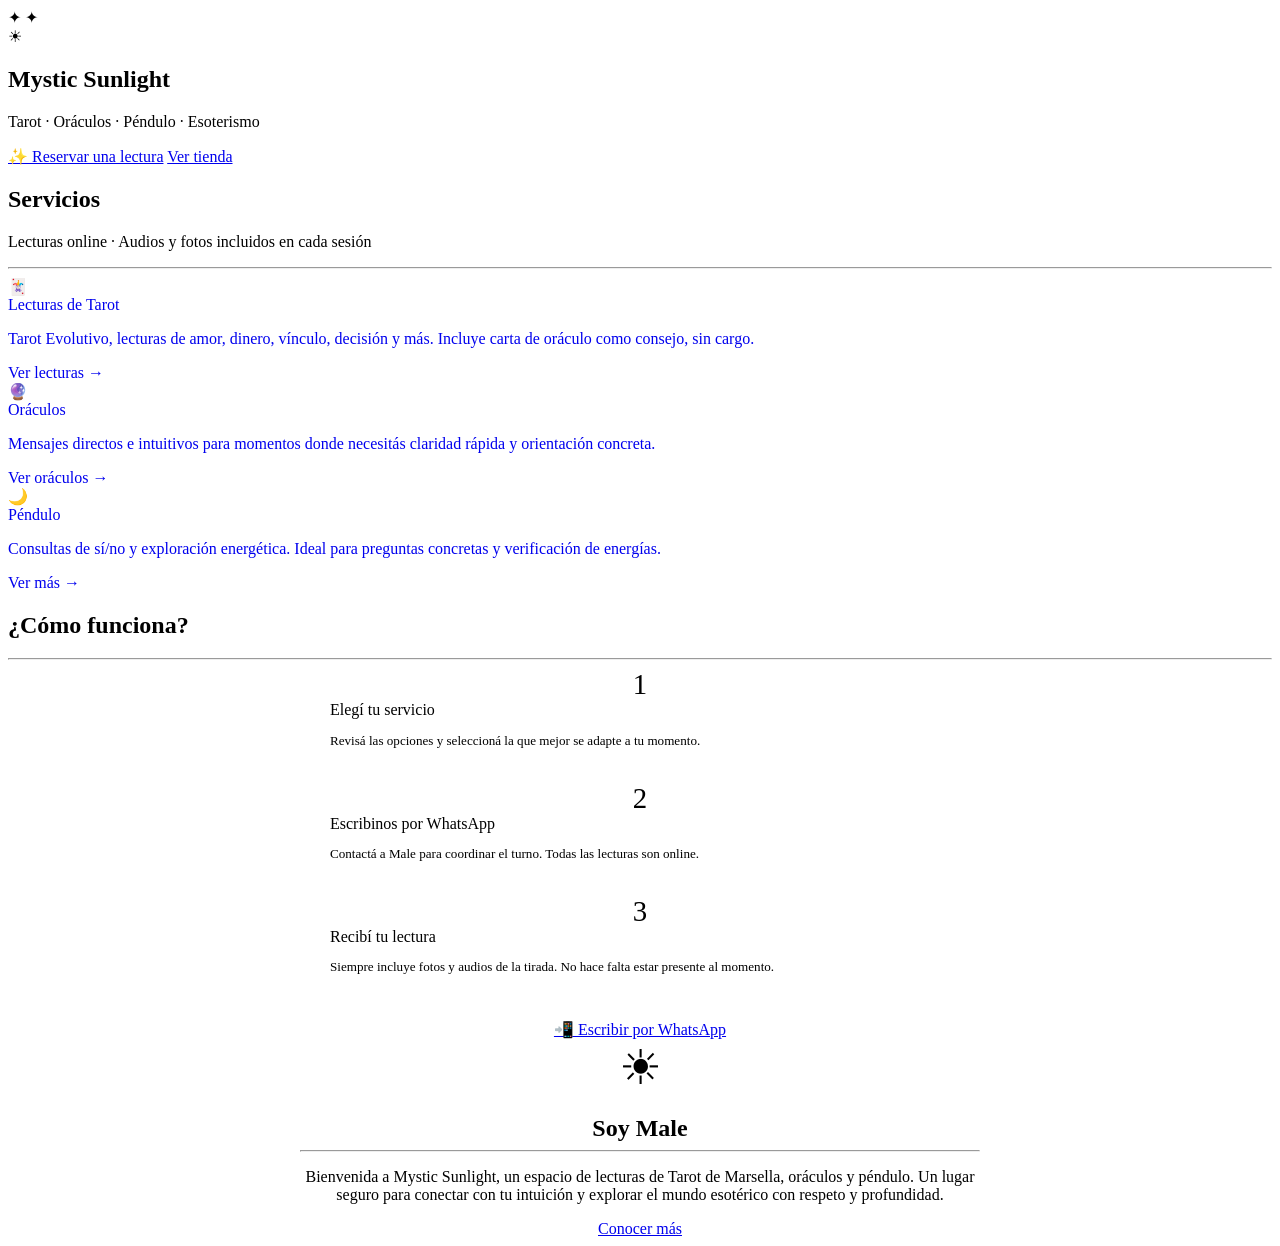
==== index.html @ d72c831a "Create index.html" ====
<!DOCTYPE html>
<html lang="es">
<head>
  <meta charset="UTF-8" />
  <meta name="viewport" content="width=device-width, initial-scale=1.0" />
  <title>Mystic Sunlight · Tarot & Esoterismo</title>
  <meta name="description" content="Lecturas de Tarot, Oráculos y Péndulo online. Conectá con tu intuición con Mystic Sunlight." />
  <link rel="stylesheet" href="css/styles.css" />
</head>
<body data-page="inicio">

  <section class="hero">
    <span class="corner-sun tl">✦</span>
    <span class="corner-sun tr">✦</span>
    <div class="hero-sun">☀</div>
    <h1 class="hero-title">Mystic Sunlight</h1>
    <p class="hero-tagline">Tarot · Oráculos · Péndulo · Esoterismo</p>
    <div class="hero-ctas">
      <a href="servicios/lecturas.html" class="btn btn-primary">✨ Reservar una lectura</a>
      <a href="tienda.html" class="btn btn-secondary">Ver tienda</a>
    </div>
  </section>

  <section class="section">
    <h2 class="section-title">Servicios</h2>
    <p class="section-subtitle">Lecturas online · Audios y fotos incluidos en cada sesión</p>
    <hr class="gold-divider" />
    <div class="cards-grid">

      <a href="servicios/lecturas.html" class="card" style="text-decoration:none">
        <div class="card-icon">🃏</div>
        <div class="card-title">Lecturas de Tarot</div>
        <p class="card-desc">Tarot Evolutivo, lecturas de amor, dinero, vínculo, decisión y más. Incluye carta de oráculo como consejo, sin cargo.</p>
        <span class="btn btn-primary" style="align-self:flex-start;margin-top:auto">Ver lecturas →</span>
      </a>

      <a href="servicios/oraculos.html" class="card" style="text-decoration:none">
        <div class="card-icon">🔮</div>
        <div class="card-title">Oráculos</div>
        <p class="card-desc">Mensajes directos e intuitivos para momentos donde necesitás claridad rápida y orientación concreta.</p>
        <span class="btn btn-primary" style="align-self:flex-start;margin-top:auto">Ver oráculos →</span>
      </a>

      <a href="servicios/pendulo.html" class="card" style="text-decoration:none">
        <div class="card-icon">🌙</div>
        <div class="card-title">Péndulo</div>
        <p class="card-desc">Consultas de sí/no y exploración energética. Ideal para preguntas concretas y verificación de energías.</p>
        <span class="btn btn-primary" style="align-self:flex-start;margin-top:auto">Ver más →</span>
      </a>

    </div>
  </section>

  <section class="section" style="padding-top:0">
    <h2 class="section-title">¿Cómo funciona?</h2>
    <hr class="gold-divider" />
    <div style="max-width:620px;margin:0 auto;display:flex;flex-direction:column;gap:1.25rem">
      <div class="card" style="flex-direction:row;align-items:center;gap:1rem">
        <div style="font-size:1.8rem;min-width:2.5rem;text-align:center;color:var(--gold)">1</div>
        <div>
          <div class="card-title">Elegí tu servicio</div>
          <p class="card-desc" style="font-size:0.82rem">Revisá las opciones y seleccioná la que mejor se adapte a tu momento.</p>
        </div>
      </div>
      <div class="card" style="flex-direction:row;align-items:center;gap:1rem">
        <div style="font-size:1.8rem;min-width:2.5rem;text-align:center;color:var(--gold)">2</div>
        <div>
          <div class="card-title">Escribinos por WhatsApp</div>
          <p class="card-desc" style="font-size:0.82rem">Contactá a Male para coordinar el turno. Todas las lecturas son online.</p>
        </div>
      </div>
      <div class="card" style="flex-direction:row;align-items:center;gap:1rem">
        <div style="font-size:1.8rem;min-width:2.5rem;text-align:center;color:var(--gold)">3</div>
        <div>
          <div class="card-title">Recibí tu lectura</div>
          <p class="card-desc" style="font-size:0.82rem">Siempre incluye fotos y audios de la tirada. No hace falta estar presente al momento.</p>
        </div>
      </div>
    </div>
    <div style="text-align:center;margin-top:2rem">
      <a href="https://wa.me/549XXXXXXXXXX" target="_blank" rel="noopener" class="btn btn-wa">📲 Escribir por WhatsApp</a>
    </div>
  </section>

  <section class="section" style="padding-top:0">
    <div class="card" style="max-width:680px;margin:0 auto;text-align:center;align-items:center">
      <div style="font-size:3rem;color:var(--gold)">☀</div>
      <h2 class="section-title" style="margin-bottom:0">Soy Male</h2>
      <hr class="gold-divider" />
      <p class="card-desc">Bienvenida a Mystic Sunlight, un espacio de lecturas de Tarot de Marsella, oráculos y péndulo. Un lugar seguro para conectar con tu intuición y explorar el mundo esotérico con respeto y profundidad.</p>
      <a href="sobre.html" class="btn btn-secondary" style="margin-top:0.5rem">Conocer más</a>
    </div>
  </section>

  <script src="js/nav.js"></script>
</body>
</html>
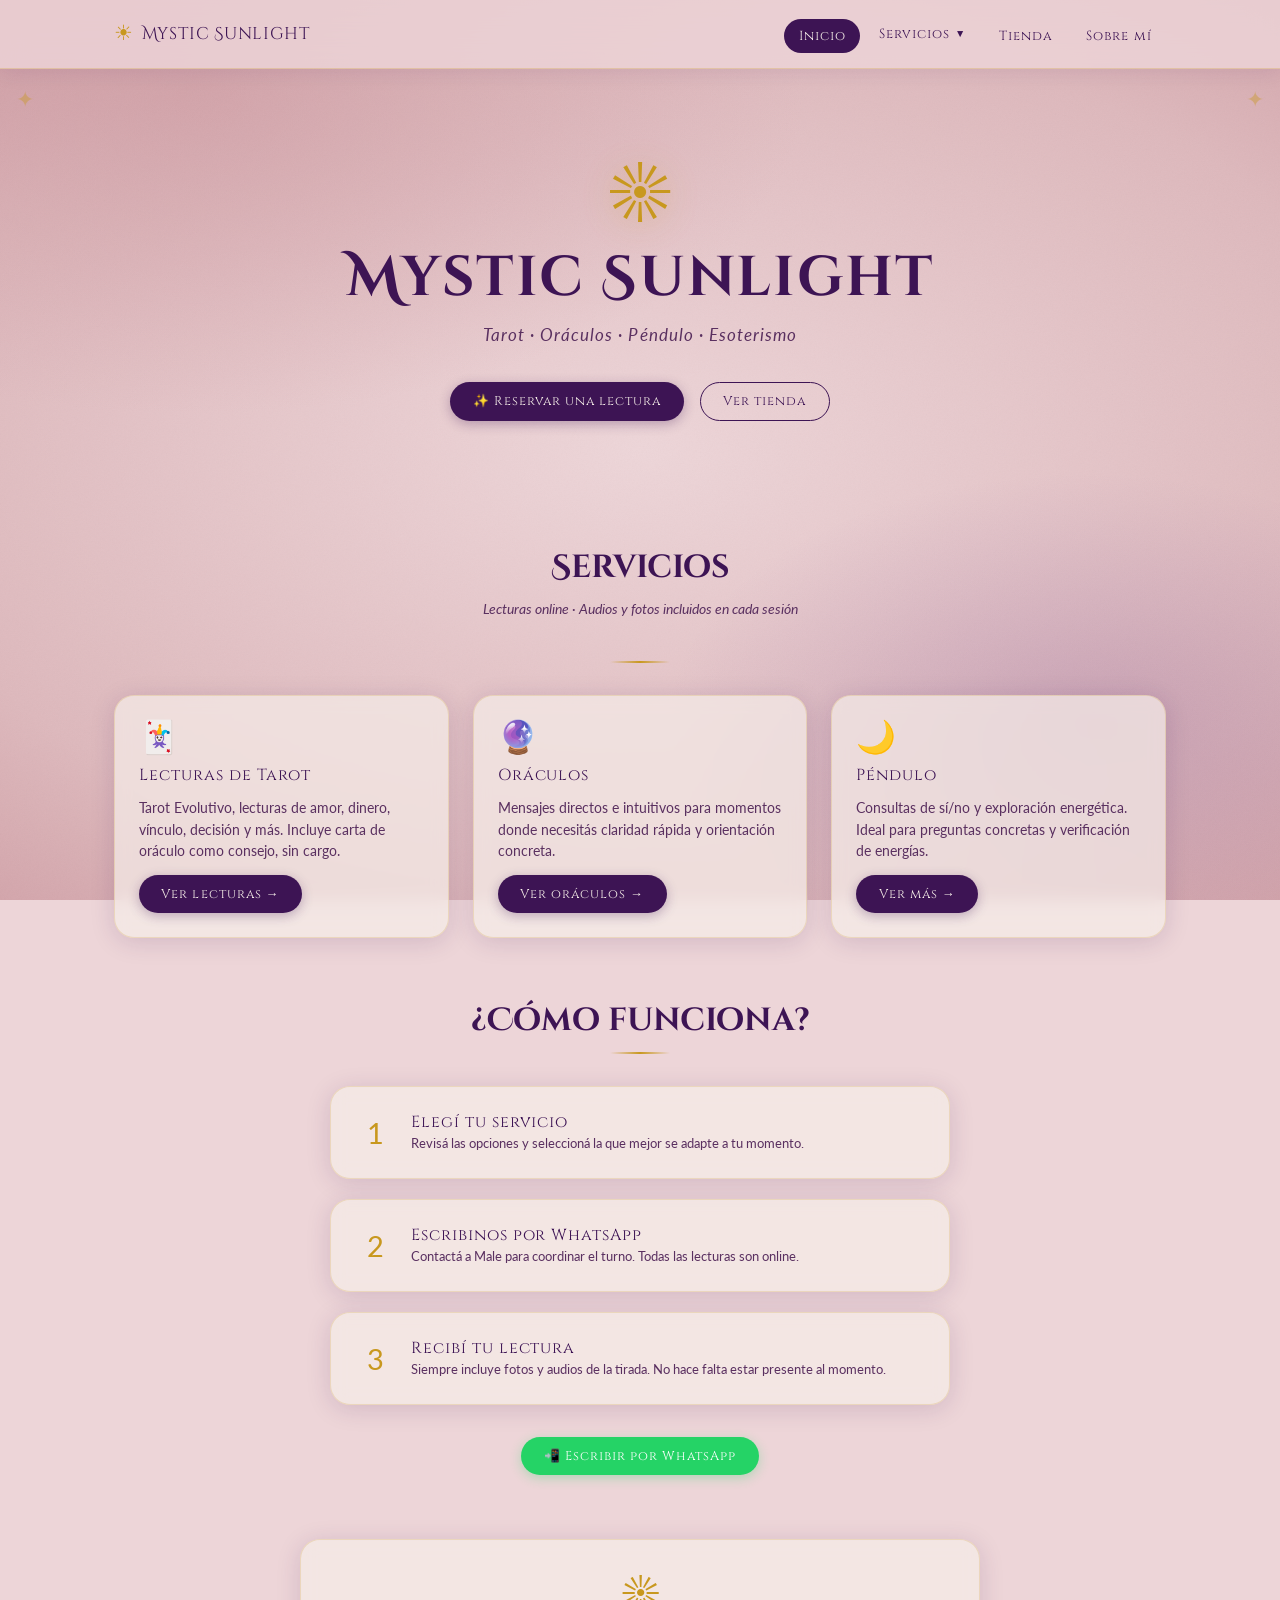
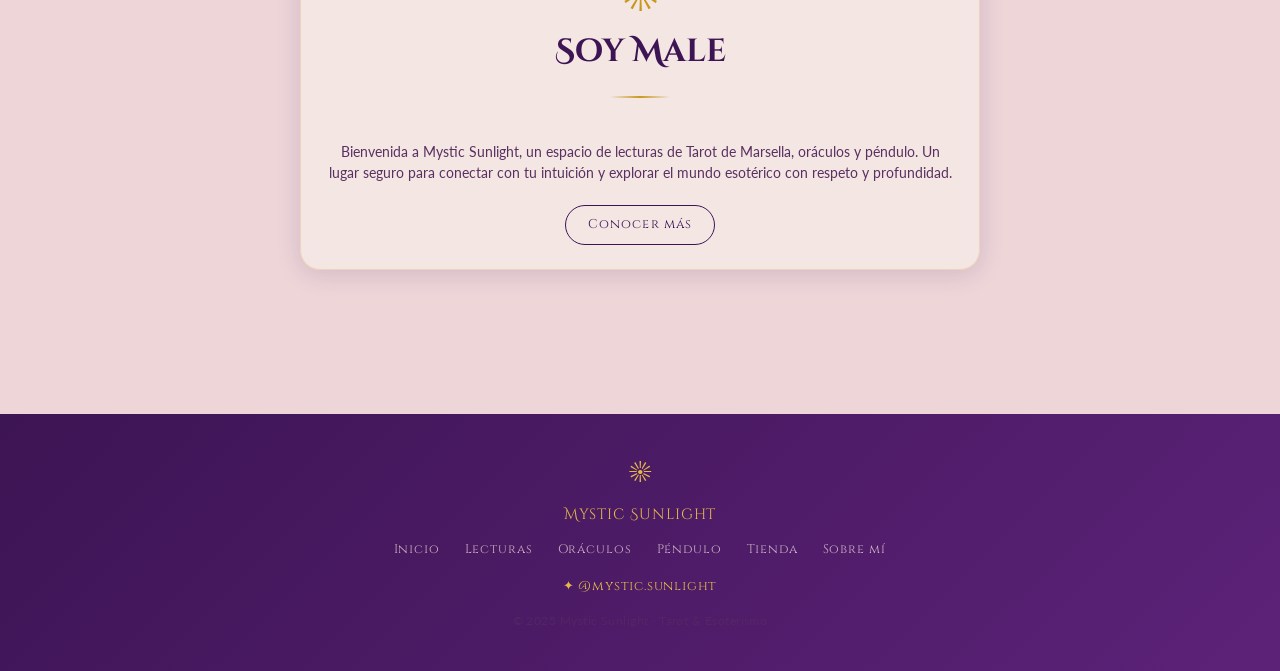
==== commit 49610ef3: "Add files via upload" ====
--- a/index.html
+++ b/index.html
@@ -78,7 +78,7 @@
       </div>
     </div>
     <div style="text-align:center;margin-top:2rem">
-      <a href="https://wa.me/549XXXXXXXXXX" target="_blank" rel="noopener" class="btn btn-wa">📲 Escribir por WhatsApp</a>
+      <a href="https://wa.me/5493444550449" target="_blank" rel="noopener" class="btn btn-wa">📲 Escribir por WhatsApp</a>
     </div>
   </section>
 
--- a/css/styles.css
+++ b/css/styles.css
@@ -0,0 +1,597 @@
+/* ============================================
+   MYSTIC SUNLIGHT — Global Styles
+   Palette: Rose palo · Violeta oscuro · Dorado
+   ============================================ */
+
+@import url('https://fonts.googleapis.com/css2?family=Cinzel+Decorative:wght@400;700&family=Cinzel:wght@400;600&family=Lato:ital,wght@0,300;0,400;1,300&display=swap');
+
+/* ── Variables ─────────────────────────────── */
+:root {
+  --rose:        #C9929A;
+  --rose-light:  #DDB8BC;
+  --rose-pale:   #EDD5D8;
+  --violet:      #3D1454;
+  --violet-mid:  #5C2278;
+  --violet-soft: #7A3D96;
+  --gold:        #C8981E;
+  --gold-light:  #E4B84A;
+  --cream:       #F5EDE8;
+  --text-dark:   #2A0D3A;
+  --text-mid:    #5A3060;
+
+  --font-display: 'Cinzel Decorative', serif;
+  --font-title:   'Cinzel', serif;
+  --font-body:    'Lato', sans-serif;
+
+  --shadow-soft: 0 4px 24px rgba(61, 20, 84, 0.15);
+  --shadow-card: 0 8px 32px rgba(61, 20, 84, 0.2);
+  --radius:      12px;
+  --radius-lg:   20px;
+}
+
+/* ── Reset ──────────────────────────────────── */
+*, *::before, *::after { box-sizing: border-box; margin: 0; padding: 0; }
+html { scroll-behavior: smooth; }
+
+body {
+  font-family: var(--font-body);
+  color: var(--text-dark);
+  min-height: 100vh;
+  overflow-x: hidden;
+
+  /* Fondo: gradiente en capas + textura de ruido SVG */
+  background-color: var(--rose-pale);
+  background-image:
+    url("data:image/svg+xml,%3Csvg xmlns='http://www.w3.org/2000/svg' width='400' height='400'%3E%3Cfilter id='noise'%3E%3CfeTurbulence type='fractalNoise' baseFrequency='0.65' numOctaves='3' stitchTiles='stitch'/%3E%3CfeColorMatrix type='saturate' values='0'/%3E%3C/filter%3E%3Crect width='400' height='400' filter='url(%23noise)' opacity='0.045'/%3E%3C/svg%3E"),
+    radial-gradient(ellipse 80% 60% at 15% 10%, rgba(201,146,154,0.55) 0%, transparent 60%),
+    radial-gradient(ellipse 60% 50% at 85% 80%, rgba(92,34,120,0.18) 0%, transparent 55%),
+    radial-gradient(ellipse 100% 80% at 50% 50%, #EDD5D8 0%, #DDB8BC 60%, #C9929A 100%);
+  background-attachment: fixed;
+}
+
+/* ── Tipografía base ────────────────────────── */
+h1, h2, h3 { font-family: var(--font-title); color: var(--violet); line-height: 1.2; }
+h1 { font-family: var(--font-display); }
+p  { line-height: 1.75; color: var(--text-mid); }
+a  { text-decoration: none; color: inherit; }
+
+/* ── Navbar ─────────────────────────────────── */
+#navbar {
+  position: sticky;
+  top: 0;
+  z-index: 100;
+  background: rgba(237, 213, 216, 0.82);
+  backdrop-filter: blur(14px);
+  -webkit-backdrop-filter: blur(14px);
+  border-bottom: 1px solid rgba(200, 152, 30, 0.25);
+  box-shadow: 0 2px 20px rgba(61, 20, 84, 0.1);
+}
+
+.nav-inner {
+  max-width: 1100px;
+  margin: 0 auto;
+  padding: 0 1.5rem;
+  height: 68px;
+  display: flex;
+  align-items: center;
+  justify-content: space-between;
+}
+
+.nav-logo {
+  font-family: var(--font-display);
+  font-size: 1.05rem;
+  color: var(--violet);
+  letter-spacing: 0.04em;
+  display: flex;
+  align-items: center;
+  gap: 0.5rem;
+}
+
+.nav-logo .sun-icon { font-size: 1.3rem; color: var(--gold); }
+
+.nav-links {
+  display: flex;
+  align-items: center;
+  gap: 0.25rem;
+  list-style: none;
+}
+
+.nav-links a,
+.nav-links button {
+  font-family: var(--font-title);
+  font-size: 0.82rem;
+  letter-spacing: 0.08em;
+  color: var(--violet);
+  padding: 0.5rem 0.9rem;
+  border-radius: 999px;
+  border: none;
+  background: none;
+  cursor: pointer;
+  transition: background 0.2s, color 0.2s;
+  white-space: nowrap;
+}
+
+.nav-links a:hover,
+.nav-links button:hover {
+  background: rgba(61, 20, 84, 0.08);
+  color: var(--violet);
+}
+
+.nav-links a.active {
+  background: var(--violet);
+  color: var(--cream);
+}
+
+/* Dropdown Servicios */
+.nav-dropdown {
+  position: relative;
+}
+
+.nav-dropdown-btn {
+  display: flex;
+  align-items: center;
+  gap: 0.3rem;
+}
+
+.nav-dropdown-btn .arrow {
+  font-size: 0.65rem;
+  transition: transform 0.25s;
+  display: inline-block;
+}
+
+.nav-dropdown.open .arrow { transform: rotate(180deg); }
+
+.nav-dropdown-menu {
+  position: absolute;
+  top: calc(100% + 8px);
+  left: 50%;
+  transform: translateX(-50%) translateY(-6px);
+  background: rgba(245, 237, 232, 0.97);
+  backdrop-filter: blur(12px);
+  border: 1px solid rgba(200, 152, 30, 0.2);
+  border-radius: var(--radius);
+  box-shadow: var(--shadow-card);
+  padding: 0.5rem;
+  min-width: 190px;
+  list-style: none;
+  opacity: 0;
+  pointer-events: none;
+  transition: opacity 0.2s, transform 0.2s;
+}
+
+.nav-dropdown.open .nav-dropdown-menu {
+  opacity: 1;
+  pointer-events: all;
+  transform: translateX(-50%) translateY(0);
+}
+
+.nav-dropdown-menu li a {
+  display: block;
+  padding: 0.6rem 1rem;
+  border-radius: 8px;
+  font-family: var(--font-title);
+  font-size: 0.8rem;
+  letter-spacing: 0.06em;
+  color: var(--violet);
+  transition: background 0.15s;
+}
+
+.nav-dropdown-menu li a:hover {
+  background: rgba(61, 20, 84, 0.08);
+}
+
+.nav-dropdown-menu li + li {
+  border-top: 1px solid rgba(200, 152, 30, 0.12);
+}
+
+/* Hamburger mobile */
+.nav-hamburger {
+  display: none;
+  flex-direction: column;
+  gap: 5px;
+  cursor: pointer;
+  padding: 0.4rem;
+  background: none;
+  border: none;
+}
+
+.nav-hamburger span {
+  display: block;
+  width: 22px;
+  height: 2px;
+  background: var(--violet);
+  border-radius: 2px;
+  transition: transform 0.3s, opacity 0.3s;
+}
+
+/* ── Carrito flotante ────────────────────────── */
+#cart-btn {
+  position: fixed;
+  bottom: 1.5rem;
+  right: 1.5rem;
+  z-index: 200;
+  background: var(--violet);
+  color: var(--cream);
+  border: none;
+  border-radius: 999px;
+  padding: 0.75rem 1.3rem;
+  font-family: var(--font-title);
+  font-size: 0.85rem;
+  letter-spacing: 0.06em;
+  cursor: pointer;
+  display: flex;
+  align-items: center;
+  gap: 0.5rem;
+  box-shadow: 0 4px 20px rgba(61, 20, 84, 0.35);
+  transition: transform 0.2s, box-shadow 0.2s;
+}
+
+#cart-btn:hover {
+  transform: translateY(-2px);
+  box-shadow: 0 6px 28px rgba(61, 20, 84, 0.45);
+}
+
+#cart-count {
+  background: var(--gold);
+  color: var(--violet);
+  font-size: 0.72rem;
+  font-weight: 700;
+  border-radius: 999px;
+  padding: 0.1rem 0.45rem;
+  min-width: 20px;
+  text-align: center;
+}
+
+/* Panel del carrito */
+#cart-panel {
+  position: fixed;
+  bottom: 5rem;
+  right: 1.5rem;
+  z-index: 199;
+  width: min(340px, calc(100vw - 3rem));
+  background: rgba(245, 237, 232, 0.97);
+  backdrop-filter: blur(16px);
+  border: 1px solid rgba(200, 152, 30, 0.25);
+  border-radius: var(--radius-lg);
+  box-shadow: var(--shadow-card);
+  padding: 1.25rem;
+  display: none;
+  flex-direction: column;
+  gap: 1rem;
+}
+
+#cart-panel.open { display: flex; }
+
+#cart-panel h3 {
+  font-family: var(--font-title);
+  font-size: 0.95rem;
+  letter-spacing: 0.08em;
+  color: var(--violet);
+  border-bottom: 1px solid rgba(200, 152, 30, 0.2);
+  padding-bottom: 0.75rem;
+}
+
+#cart-items { display: flex; flex-direction: column; gap: 0.5rem; max-height: 260px; overflow-y: auto; }
+
+.cart-item {
+  display: flex;
+  justify-content: space-between;
+  align-items: center;
+  font-size: 0.83rem;
+  padding: 0.4rem 0;
+}
+
+.cart-item-name { color: var(--text-dark); font-family: var(--font-title); }
+.cart-item-price { color: var(--violet-mid); font-weight: 600; }
+
+.cart-item-remove {
+  background: none;
+  border: none;
+  color: var(--rose);
+  cursor: pointer;
+  font-size: 0.9rem;
+  padding: 0 0.3rem;
+  line-height: 1;
+}
+
+#cart-total {
+  font-family: var(--font-title);
+  font-size: 0.9rem;
+  color: var(--violet);
+  border-top: 1px solid rgba(200, 152, 30, 0.2);
+  padding-top: 0.75rem;
+}
+
+#cart-clear {
+  background: none;
+  border: 1px solid rgba(61, 20, 84, 0.2);
+  border-radius: 999px;
+  padding: 0.45rem 1rem;
+  font-family: var(--font-title);
+  font-size: 0.75rem;
+  letter-spacing: 0.06em;
+  color: var(--text-mid);
+  cursor: pointer;
+  transition: background 0.2s;
+}
+
+#cart-clear:hover { background: rgba(61, 20, 84, 0.06); }
+
+#cart-whatsapp {
+  background: #25D366;
+  color: #fff;
+  border: none;
+  border-radius: 999px;
+  padding: 0.7rem 1.2rem;
+  font-family: var(--font-title);
+  font-size: 0.82rem;
+  letter-spacing: 0.06em;
+  cursor: pointer;
+  display: flex;
+  align-items: center;
+  justify-content: center;
+  gap: 0.4rem;
+  transition: filter 0.2s;
+}
+
+#cart-whatsapp:hover { filter: brightness(1.08); }
+
+/* ── Footer ─────────────────────────────────── */
+#footer {
+  margin-top: 5rem;
+  background: linear-gradient(135deg, var(--violet) 0%, var(--violet-mid) 100%);
+  color: var(--rose-pale);
+  padding: 2.5rem 1.5rem;
+  text-align: center;
+}
+
+.footer-inner {
+  max-width: 700px;
+  margin: 0 auto;
+  display: flex;
+  flex-direction: column;
+  align-items: center;
+  gap: 1rem;
+}
+
+.footer-logo {
+  font-family: var(--font-display);
+  font-size: 0.95rem;
+  letter-spacing: 0.06em;
+  color: var(--gold-light);
+}
+
+.footer-sun { font-size: 1.8rem; color: var(--gold-light); }
+
+.footer-links {
+  display: flex;
+  gap: 1.5rem;
+  flex-wrap: wrap;
+  justify-content: center;
+}
+
+.footer-links a {
+  font-family: var(--font-title);
+  font-size: 0.78rem;
+  letter-spacing: 0.08em;
+  color: var(--rose-pale);
+  opacity: 0.8;
+  transition: opacity 0.2s;
+}
+
+.footer-links a:hover { opacity: 1; }
+
+.footer-copy {
+  font-size: 0.72rem;
+  opacity: 0.5;
+  letter-spacing: 0.04em;
+}
+
+.footer-ig a {
+  display: inline-flex;
+  align-items: center;
+  gap: 0.4rem;
+  font-family: var(--font-title);
+  font-size: 0.82rem;
+  color: var(--gold-light);
+  letter-spacing: 0.06em;
+  transition: opacity 0.2s;
+}
+
+.footer-ig a:hover { opacity: 0.8; }
+
+/* ── Componentes reutilizables ───────────────── */
+
+/* Sección genérica */
+.section {
+  max-width: 1100px;
+  margin: 0 auto;
+  padding: 4rem 1.5rem;
+}
+
+.section-title {
+  font-family: var(--font-display);
+  font-size: clamp(1.4rem, 3vw, 2rem);
+  color: var(--violet);
+  text-align: center;
+  margin-bottom: 0.5rem;
+}
+
+.section-subtitle {
+  text-align: center;
+  font-size: 0.9rem;
+  color: var(--text-mid);
+  margin-bottom: 2.5rem;
+  font-style: italic;
+}
+
+.gold-divider {
+  width: 60px;
+  height: 2px;
+  background: linear-gradient(90deg, transparent, var(--gold), transparent);
+  margin: 0.75rem auto 2rem;
+  border: none;
+}
+
+/* Cards de productos/servicios */
+.cards-grid {
+  display: grid;
+  grid-template-columns: repeat(auto-fill, minmax(260px, 1fr));
+  gap: 1.5rem;
+}
+
+.card {
+  background: rgba(245, 237, 232, 0.7);
+  backdrop-filter: blur(8px);
+  border: 1px solid rgba(200, 152, 30, 0.2);
+  border-radius: var(--radius-lg);
+  padding: 1.5rem;
+  box-shadow: var(--shadow-soft);
+  transition: transform 0.25s, box-shadow 0.25s;
+  display: flex;
+  flex-direction: column;
+  gap: 0.75rem;
+}
+
+.card:hover {
+  transform: translateY(-4px);
+  box-shadow: var(--shadow-card);
+}
+
+.card-icon {
+  font-size: 2rem;
+  line-height: 1;
+}
+
+.card-title {
+  font-family: var(--font-title);
+  font-size: 1rem;
+  letter-spacing: 0.06em;
+  color: var(--violet);
+}
+
+.card-desc {
+  font-size: 0.85rem;
+  line-height: 1.6;
+  color: var(--text-mid);
+  flex: 1;
+}
+
+.card-price {
+  font-family: var(--font-title);
+  font-size: 1rem;
+  color: var(--violet-mid);
+  font-weight: 600;
+}
+
+/* Botones */
+.btn {
+  display: inline-flex;
+  align-items: center;
+  justify-content: center;
+  gap: 0.4rem;
+  padding: 0.65rem 1.4rem;
+  border-radius: 999px;
+  font-family: var(--font-title);
+  font-size: 0.8rem;
+  letter-spacing: 0.08em;
+  cursor: pointer;
+  border: none;
+  transition: transform 0.18s, box-shadow 0.18s, filter 0.18s;
+}
+
+.btn:hover { transform: translateY(-1px); }
+
+.btn-primary {
+  background: var(--violet);
+  color: var(--cream);
+  box-shadow: 0 3px 12px rgba(61, 20, 84, 0.3);
+}
+
+.btn-primary:hover { box-shadow: 0 5px 18px rgba(61, 20, 84, 0.4); }
+
+.btn-secondary {
+  background: transparent;
+  color: var(--violet);
+  border: 1.5px solid var(--violet);
+}
+
+.btn-gold {
+  background: linear-gradient(135deg, var(--gold) 0%, var(--gold-light) 100%);
+  color: var(--violet);
+  font-weight: 700;
+  box-shadow: 0 3px 12px rgba(200, 152, 30, 0.35);
+}
+
+.btn-gold:hover { filter: brightness(1.05); }
+
+.btn-wa {
+  background: #25D366;
+  color: #fff;
+  box-shadow: 0 3px 12px rgba(37, 211, 102, 0.3);
+}
+
+/* Hero */
+.hero {
+  text-align: center;
+  padding: 5rem 1.5rem 4rem;
+  position: relative;
+}
+
+.hero-sun {
+  font-size: 5rem;
+  line-height: 1;
+  color: var(--gold);
+  filter: drop-shadow(0 4px 16px rgba(200, 152, 30, 0.4));
+  animation: float 4s ease-in-out infinite;
+}
+
+@keyframes float {
+  0%, 100% { transform: translateY(0); }
+  50%       { transform: translateY(-10px); }
+}
+
+.hero-title {
+  font-family: var(--font-display);
+  font-size: clamp(2rem, 6vw, 3.5rem);
+  color: var(--violet);
+  margin: 1rem 0 0.5rem;
+  letter-spacing: 0.04em;
+}
+
+.hero-tagline {
+  font-size: clamp(0.9rem, 2vw, 1.05rem);
+  color: var(--text-mid);
+  font-style: italic;
+  margin-bottom: 2rem;
+  letter-spacing: 0.06em;
+}
+
+.hero-ctas { display: flex; gap: 1rem; justify-content: center; flex-wrap: wrap; }
+
+/* Decorative corners */
+.corner-sun {
+  position: absolute;
+  font-size: 1.4rem;
+  color: var(--gold);
+  opacity: 0.4;
+}
+.corner-sun.tl { top: 1rem; left: 1rem; }
+.corner-sun.tr { top: 1rem; right: 1rem; }
+.corner-sun.bl { bottom: 1rem; left: 1rem; }
+.corner-sun.br { bottom: 1rem; right: 1rem; }
+
+/* ── Mobile ─────────────────────────────────── */
+@media (max-width: 700px) {
+  .nav-links { display: none; flex-direction: column; position: absolute; top: 68px; left: 0; right: 0; background: rgba(237, 213, 216, 0.97); backdrop-filter: blur(14px); padding: 1rem; gap: 0.25rem; border-bottom: 1px solid rgba(200,152,30,0.2); }
+  .nav-links.open { display: flex; }
+  .nav-hamburger { display: flex; }
+
+  .nav-dropdown-menu { position: static; transform: none; box-shadow: none; background: rgba(0,0,0,0.04); border: none; padding: 0 0 0 1rem; opacity: 1; pointer-events: all; display: none; }
+  .nav-dropdown.open .nav-dropdown-menu { display: block; }
+
+  .nav-links a, .nav-links button { width: 100%; text-align: left; border-radius: 8px; }
+
+  #cart-btn { bottom: 1rem; right: 1rem; padding: 0.65rem 1rem; }
+  #cart-panel { right: 1rem; left: 1rem; width: auto; bottom: 4.5rem; }
+}
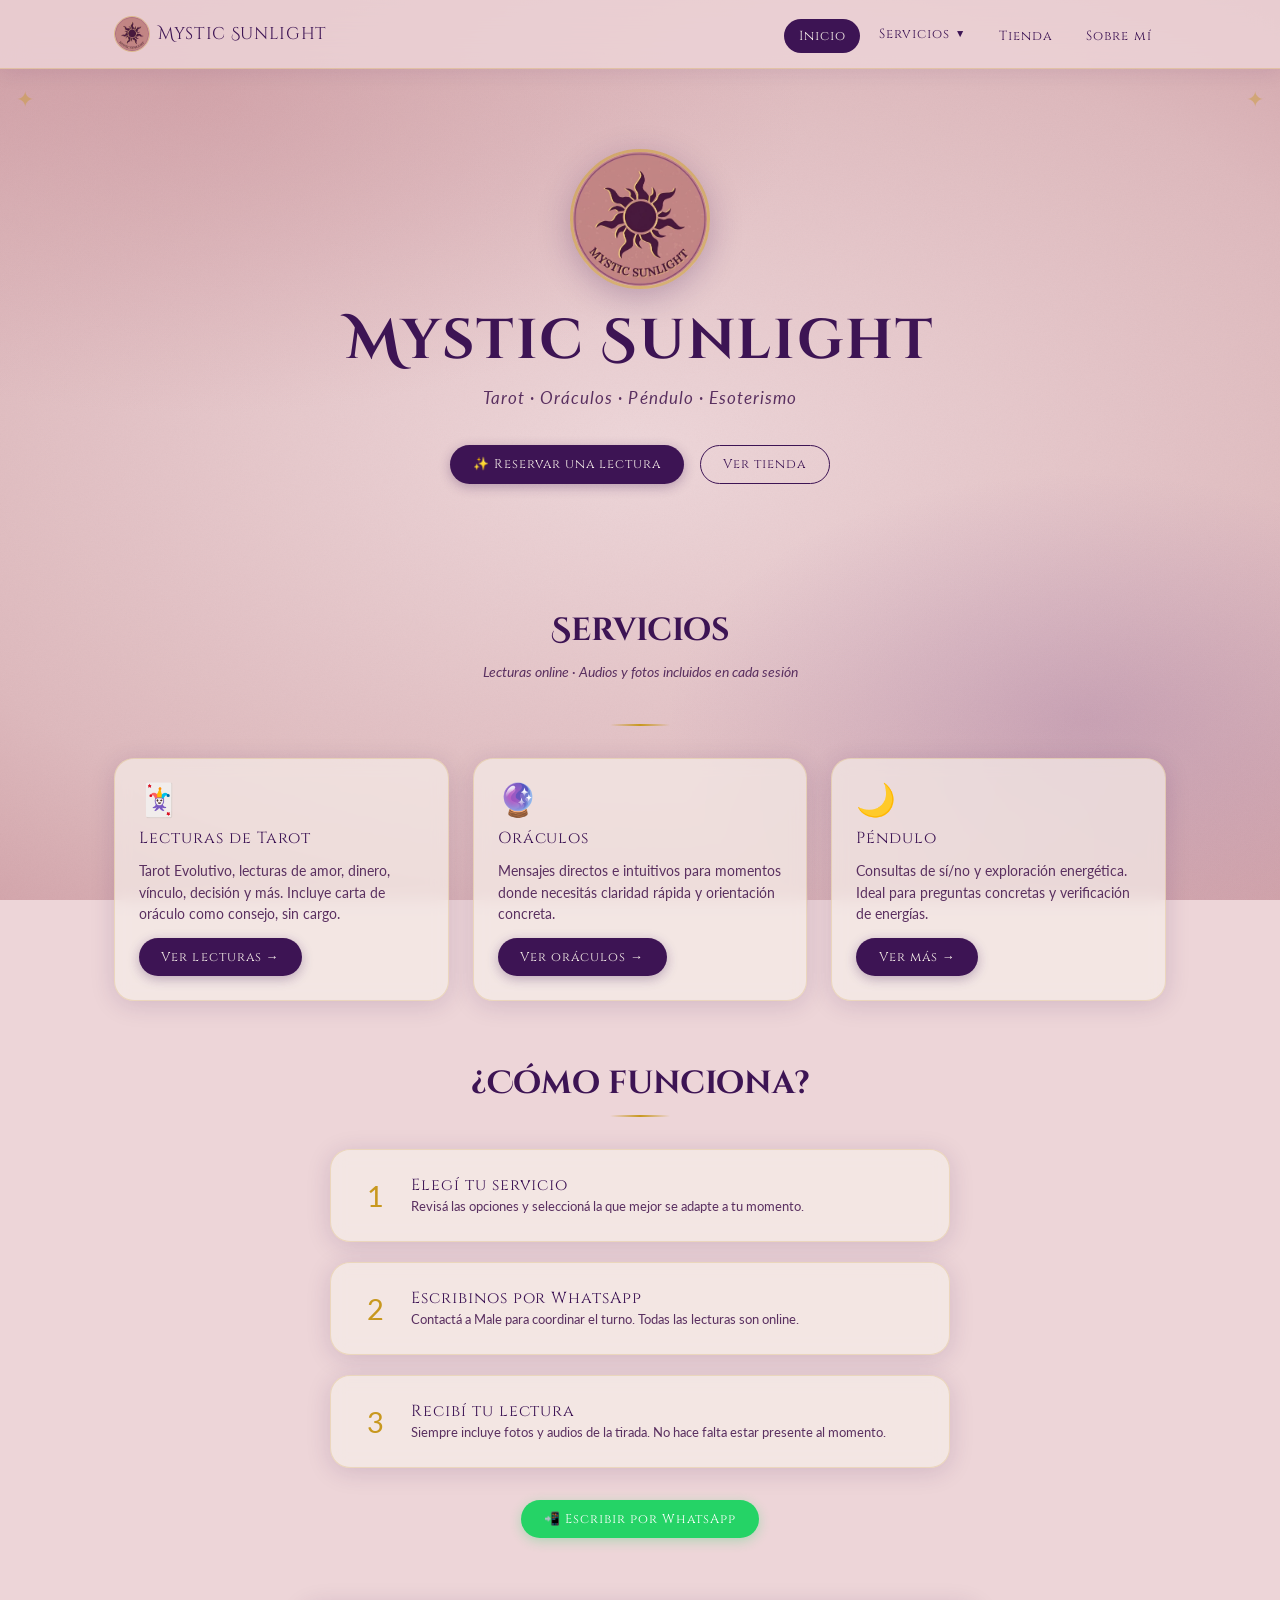
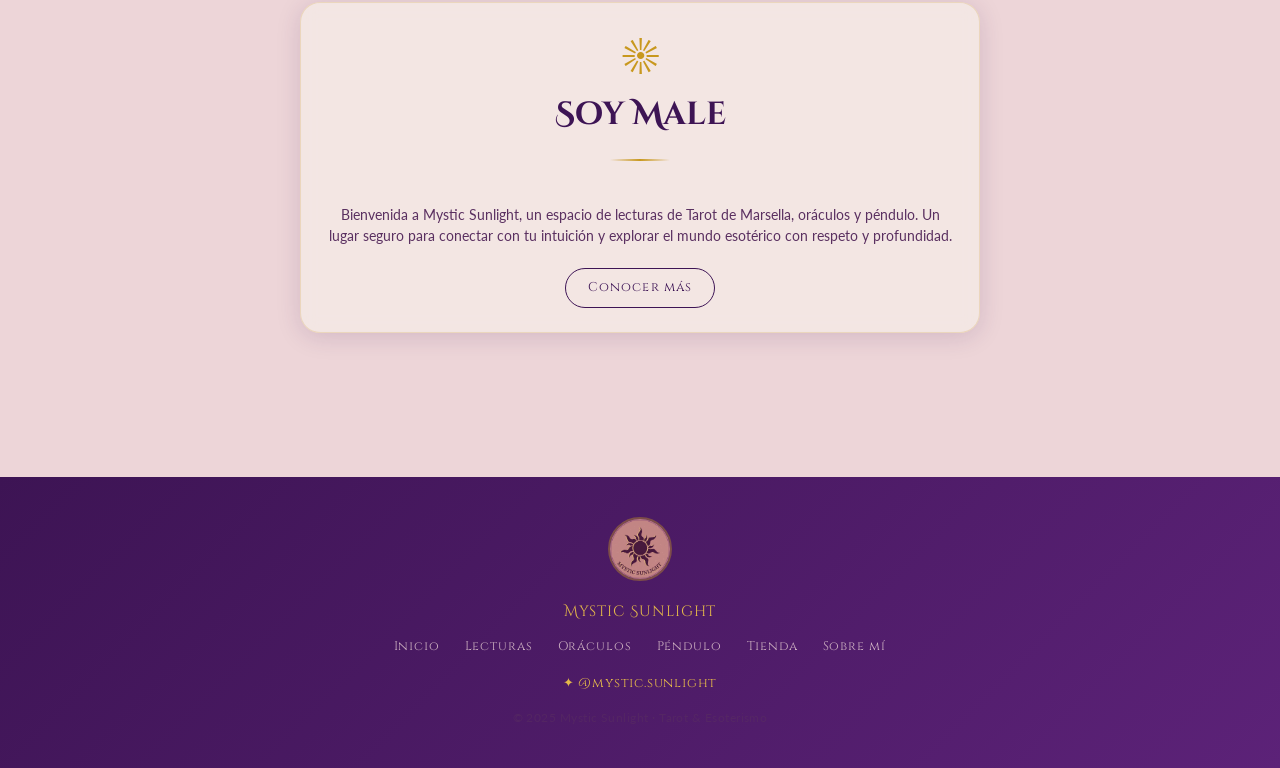
==== commit 9bc6808b: "Add files via upload" ====
--- a/index.html
+++ b/index.html
@@ -6,13 +6,14 @@
   <title>Mystic Sunlight · Tarot & Esoterismo</title>
   <meta name="description" content="Lecturas de Tarot, Oráculos y Péndulo online. Conectá con tu intuición con Mystic Sunlight." />
   <link rel="stylesheet" href="css/styles.css" />
+  <link rel="icon" type="image/png" href="assets/logo.png" />
 </head>
 <body data-page="inicio">
 
   <section class="hero">
     <span class="corner-sun tl">✦</span>
     <span class="corner-sun tr">✦</span>
-    <div class="hero-sun">☀</div>
+    <img src="assets/logo.png" alt="Mystic Sunlight" class="hero-logo-img" />
     <h1 class="hero-title">Mystic Sunlight</h1>
     <p class="hero-tagline">Tarot · Oráculos · Péndulo · Esoterismo</p>
     <div class="hero-ctas">
@@ -78,7 +79,7 @@
       </div>
     </div>
     <div style="text-align:center;margin-top:2rem">
-      <a href="https://wa.me/5493444550449" target="_blank" rel="noopener" class="btn btn-wa">📲 Escribir por WhatsApp</a>
+      <a href="https://wa.me/5493644450449" target="_blank" rel="noopener" class="btn btn-wa">📲 Escribir por WhatsApp</a>
     </div>
   </section>
 
--- a/css/styles.css
+++ b/css/styles.css
@@ -595,3 +595,31 @@
   #cart-btn { bottom: 1rem; right: 1rem; padding: 0.65rem 1rem; }
   #cart-panel { right: 1rem; left: 1rem; width: auto; bottom: 4.5rem; }
 }
+
+/* ── Logo imagen ────────────────────────────── */
+.nav-logo-img {
+  width: 36px;
+  height: 36px;
+  border-radius: 50%;
+  object-fit: cover;
+  border: 1.5px solid rgba(200, 152, 30, 0.4);
+}
+
+.footer-logo-img {
+  width: 64px;
+  height: 64px;
+  border-radius: 50%;
+  object-fit: cover;
+  border: 2px solid rgba(200, 152, 30, 0.4);
+  margin-bottom: 0.25rem;
+}
+
+.hero-logo-img {
+  width: 140px;
+  height: 140px;
+  border-radius: 50%;
+  object-fit: cover;
+  border: 3px solid rgba(200, 152, 30, 0.5);
+  box-shadow: 0 8px 32px rgba(61, 20, 84, 0.25);
+  animation: float 4s ease-in-out infinite;
+}
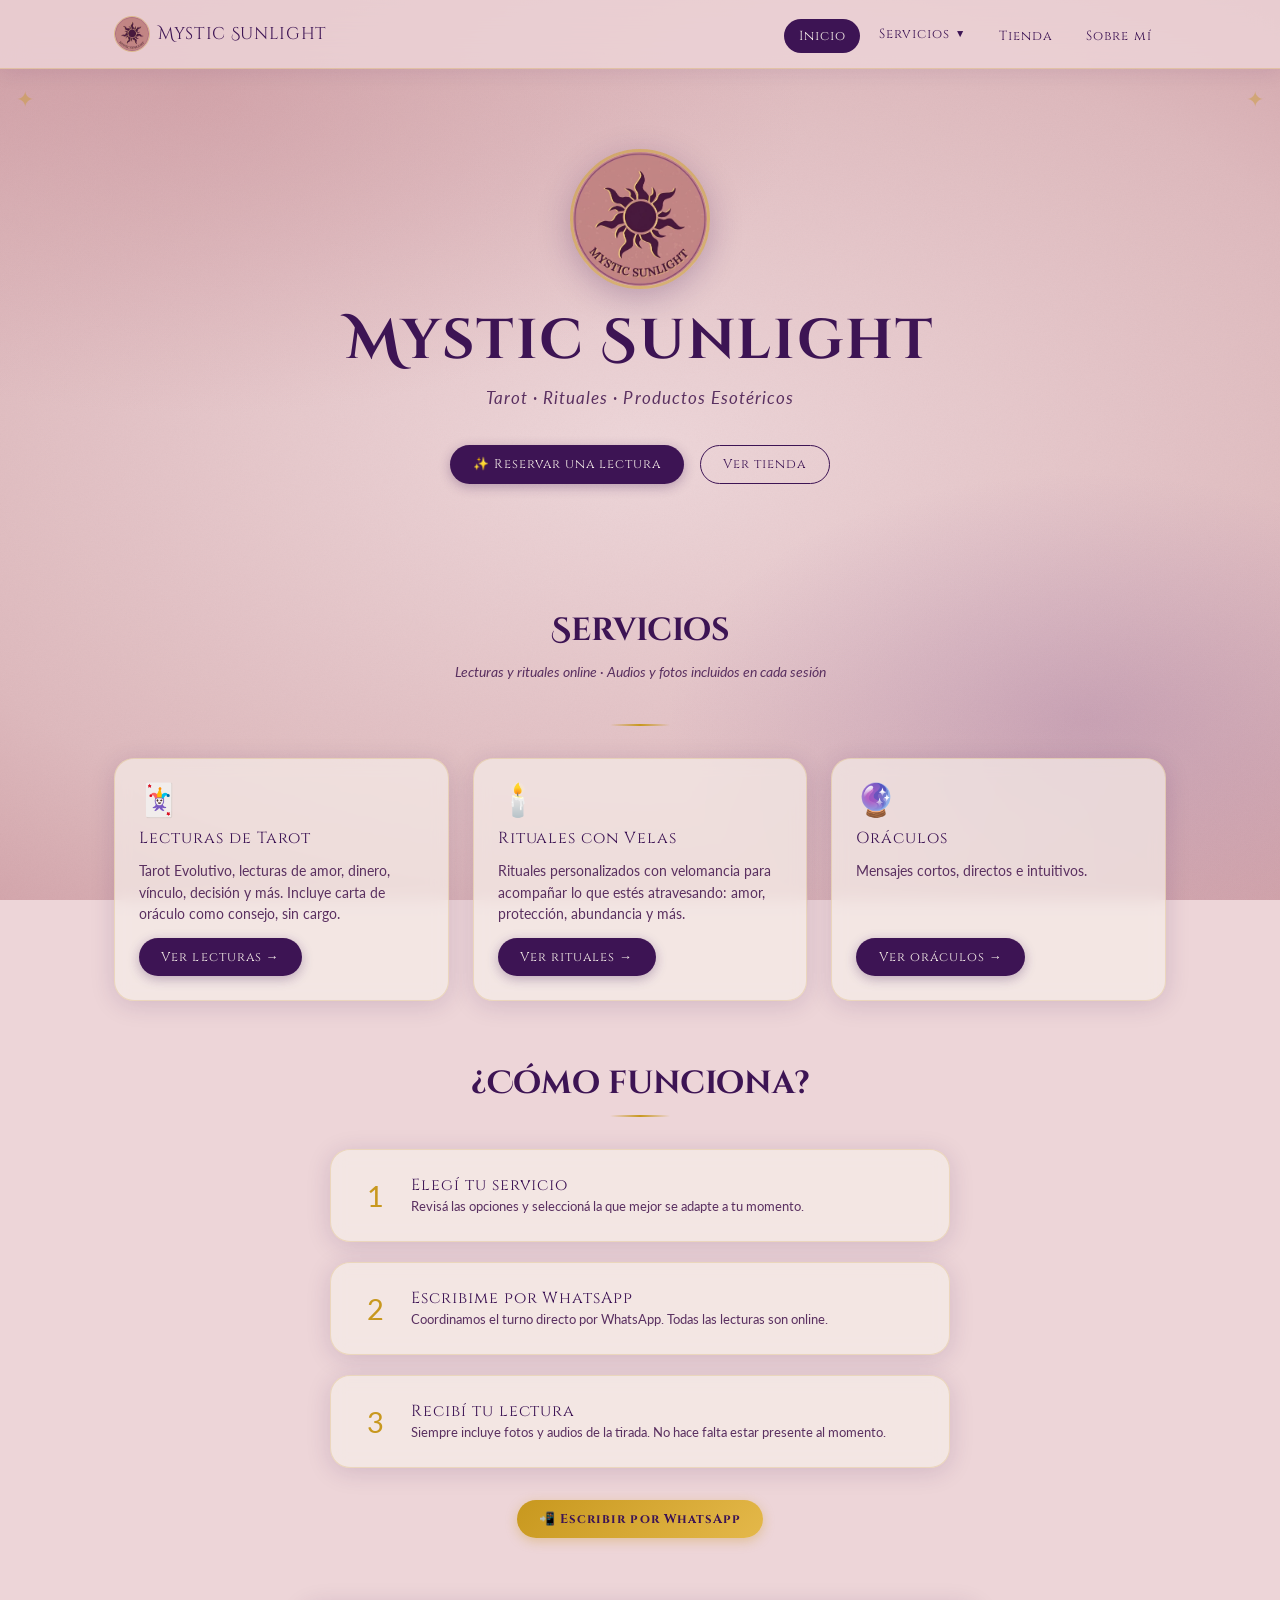
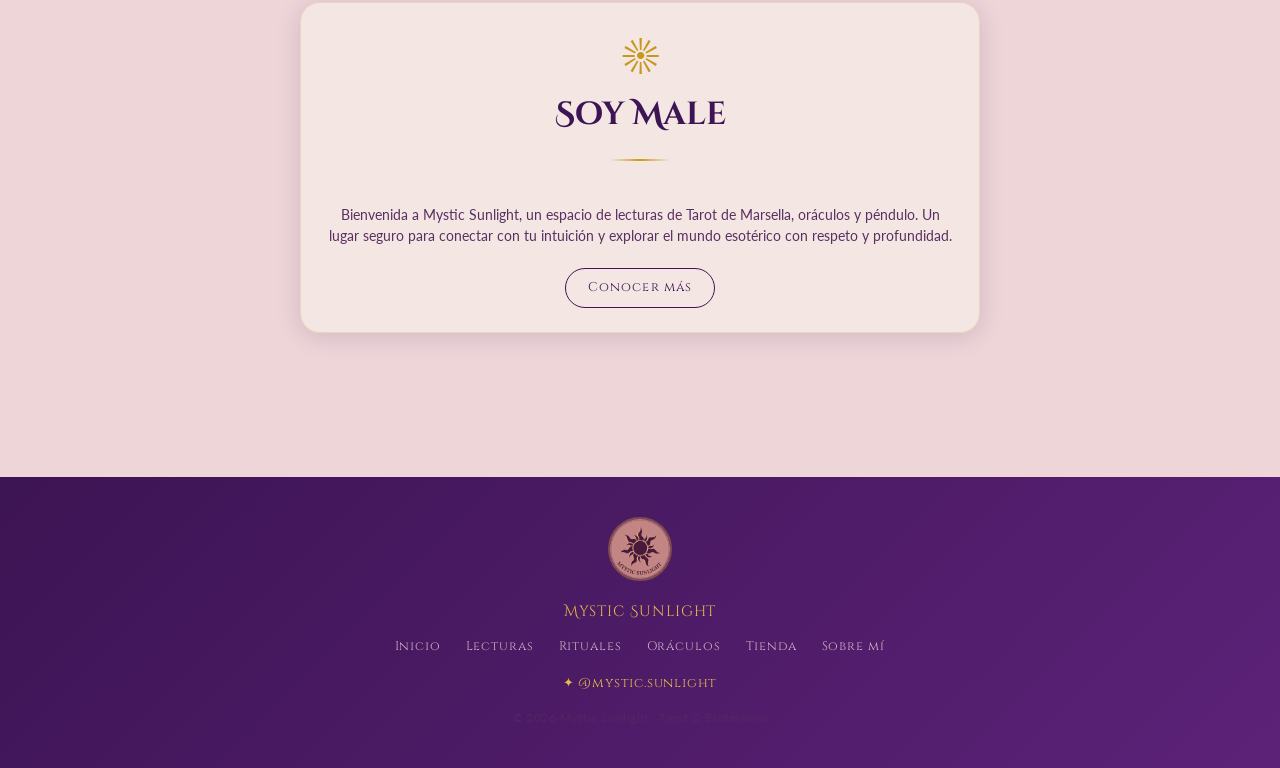
==== commit 80723302: "Add files via upload" ====
--- a/index.html
+++ b/index.html
@@ -4,7 +4,7 @@
   <meta charset="UTF-8" />
   <meta name="viewport" content="width=device-width, initial-scale=1.0" />
   <title>Mystic Sunlight · Tarot & Esoterismo</title>
-  <meta name="description" content="Lecturas de Tarot, Oráculos y Péndulo online. Conectá con tu intuición con Mystic Sunlight." />
+  <meta name="description" content="Lecturas de Tarot, Rituales con Velas y Oráculos online. Conectá con tu intuición con Mystic Sunlight." />
   <link rel="stylesheet" href="css/styles.css" />
   <link rel="icon" type="image/png" href="assets/logo.png" />
 </head>
@@ -15,7 +15,7 @@
     <span class="corner-sun tr">✦</span>
     <img src="assets/logo.png" alt="Mystic Sunlight" class="hero-logo-img" />
     <h1 class="hero-title">Mystic Sunlight</h1>
-    <p class="hero-tagline">Tarot · Oráculos · Péndulo · Esoterismo</p>
+    <p class="hero-tagline">Tarot · Rituales · Productos Esotéricos</p>
     <div class="hero-ctas">
       <a href="servicios/lecturas.html" class="btn btn-primary">✨ Reservar una lectura</a>
       <a href="tienda.html" class="btn btn-secondary">Ver tienda</a>
@@ -24,7 +24,7 @@
 
   <section class="section">
     <h2 class="section-title">Servicios</h2>
-    <p class="section-subtitle">Lecturas online · Audios y fotos incluidos en cada sesión</p>
+    <p class="section-subtitle">Lecturas y rituales online · Audios y fotos incluidos en cada sesión</p>
     <hr class="gold-divider" />
     <div class="cards-grid">
 
@@ -35,18 +35,18 @@
         <span class="btn btn-primary" style="align-self:flex-start;margin-top:auto">Ver lecturas →</span>
       </a>
 
+      <a href="servicios/rituales.html" class="card" style="text-decoration:none">
+        <div class="card-icon">🕯️</div>
+        <div class="card-title">Rituales con Velas</div>
+        <p class="card-desc">Rituales personalizados con velomancia para acompañar lo que estés atravesando: amor, protección, abundancia y más.</p>
+        <span class="btn btn-primary" style="align-self:flex-start;margin-top:auto">Ver rituales →</span>
+      </a>
+
       <a href="servicios/oraculos.html" class="card" style="text-decoration:none">
         <div class="card-icon">🔮</div>
         <div class="card-title">Oráculos</div>
-        <p class="card-desc">Mensajes directos e intuitivos para momentos donde necesitás claridad rápida y orientación concreta.</p>
+        <p class="card-desc">Mensajes cortos, directos e intuitivos.</p>
         <span class="btn btn-primary" style="align-self:flex-start;margin-top:auto">Ver oráculos →</span>
-      </a>
-
-      <a href="servicios/pendulo.html" class="card" style="text-decoration:none">
-        <div class="card-icon">🌙</div>
-        <div class="card-title">Péndulo</div>
-        <p class="card-desc">Consultas de sí/no y exploración energética. Ideal para preguntas concretas y verificación de energías.</p>
-        <span class="btn btn-primary" style="align-self:flex-start;margin-top:auto">Ver más →</span>
       </a>
 
     </div>
@@ -66,8 +66,8 @@
       <div class="card" style="flex-direction:row;align-items:center;gap:1rem">
         <div style="font-size:1.8rem;min-width:2.5rem;text-align:center;color:var(--gold)">2</div>
         <div>
-          <div class="card-title">Escribinos por WhatsApp</div>
-          <p class="card-desc" style="font-size:0.82rem">Contactá a Male para coordinar el turno. Todas las lecturas son online.</p>
+          <div class="card-title">Escribime por WhatsApp</div>
+          <p class="card-desc" style="font-size:0.82rem">Coordinamos el turno directo por WhatsApp. Todas las lecturas son online.</p>
         </div>
       </div>
       <div class="card" style="flex-direction:row;align-items:center;gap:1rem">
--- a/css/styles.css
+++ b/css/styles.css
@@ -117,7 +117,8 @@
   color: var(--violet);
 }
 
-.nav-links a.active {
+.nav-links a.active,
+.nav-dropdown-btn.active {
   background: var(--violet);
   color: var(--cream);
 }
@@ -318,8 +319,9 @@
 #cart-clear:hover { background: rgba(61, 20, 84, 0.06); }
 
 #cart-whatsapp {
-  background: #25D366;
-  color: #fff;
+  background: linear-gradient(135deg, var(--gold) 0%, var(--gold-light) 100%);
+  color: var(--violet);
+  font-weight: 700;
   border: none;
   border-radius: 999px;
   padding: 0.7rem 1.2rem;
@@ -526,10 +528,13 @@
 .btn-gold:hover { filter: brightness(1.05); }
 
 .btn-wa {
-  background: #25D366;
-  color: #fff;
-  box-shadow: 0 3px 12px rgba(37, 211, 102, 0.3);
-}
+  background: linear-gradient(135deg, var(--gold) 0%, var(--gold-light) 100%);
+  color: var(--violet);
+  font-weight: 700;
+  box-shadow: 0 3px 12px rgba(200, 152, 30, 0.35);
+}
+
+.btn-wa:hover { filter: brightness(1.05); }
 
 /* Hero */
 .hero {
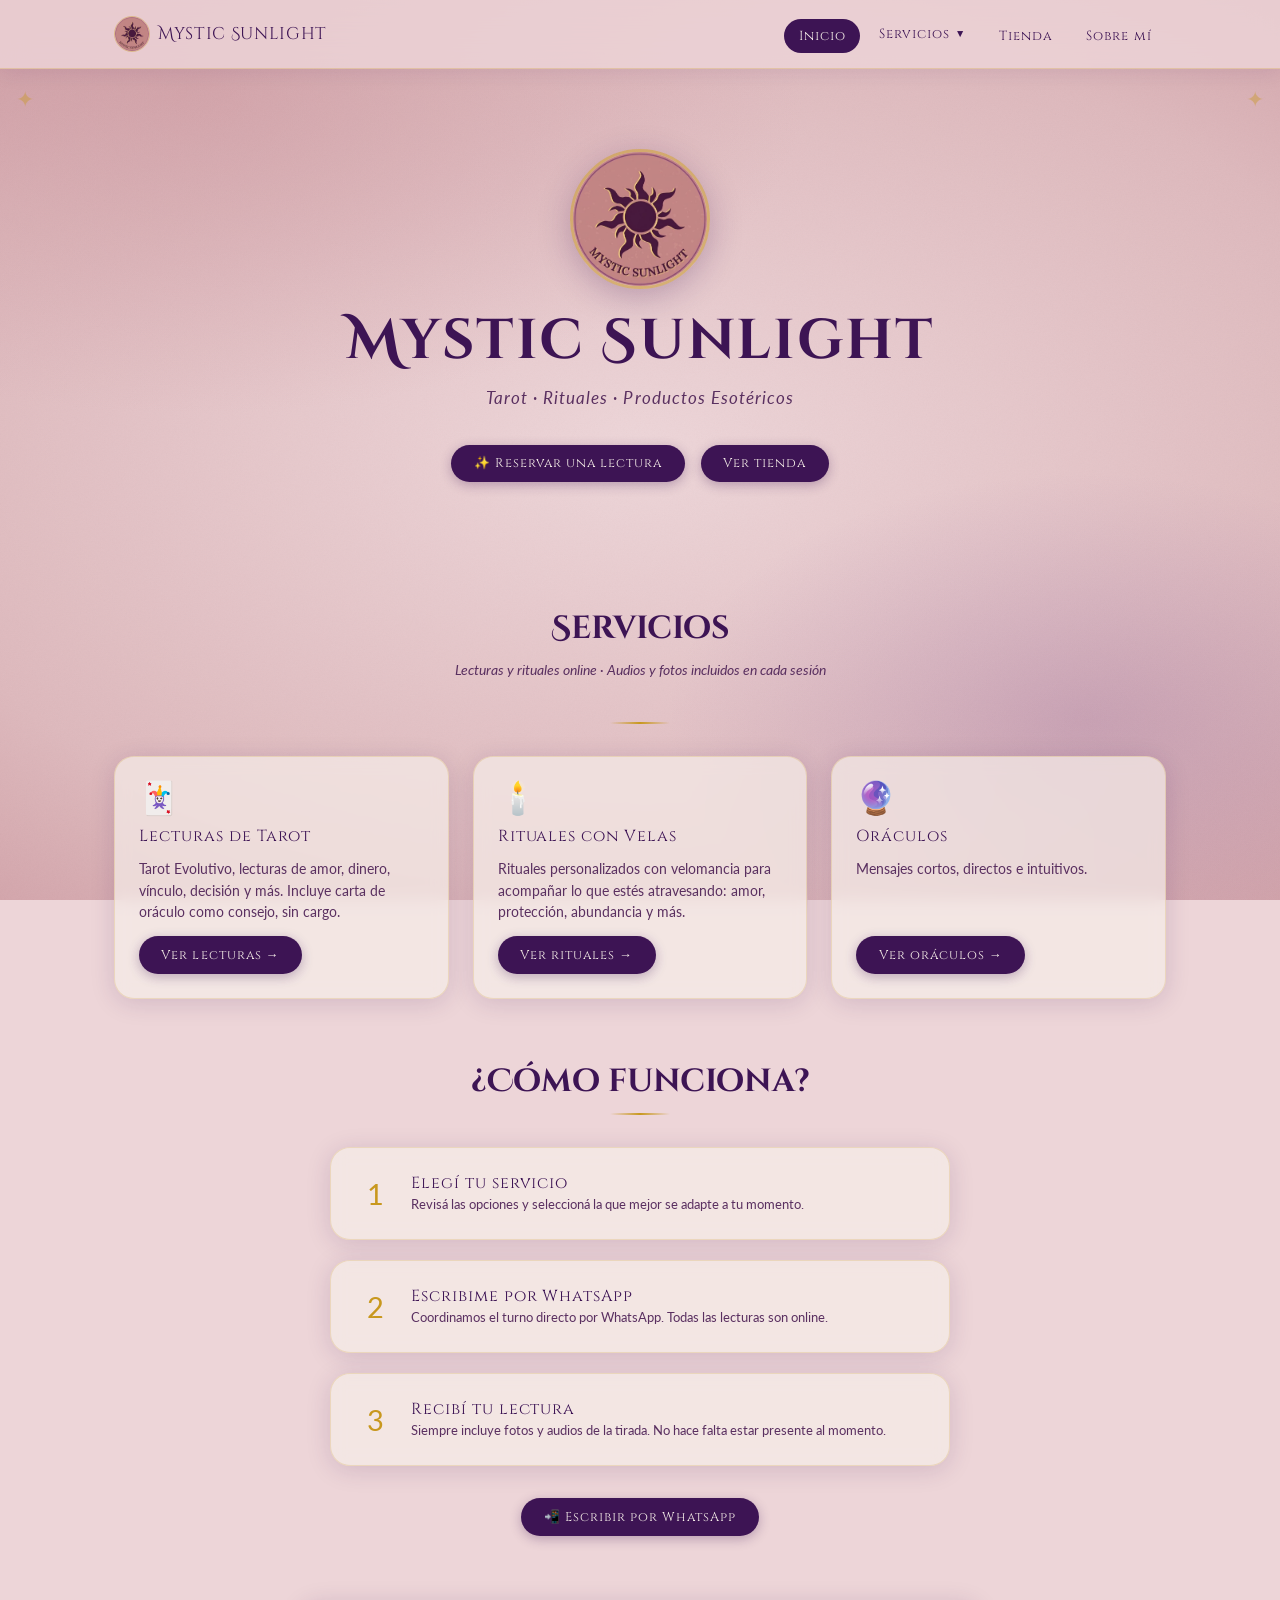
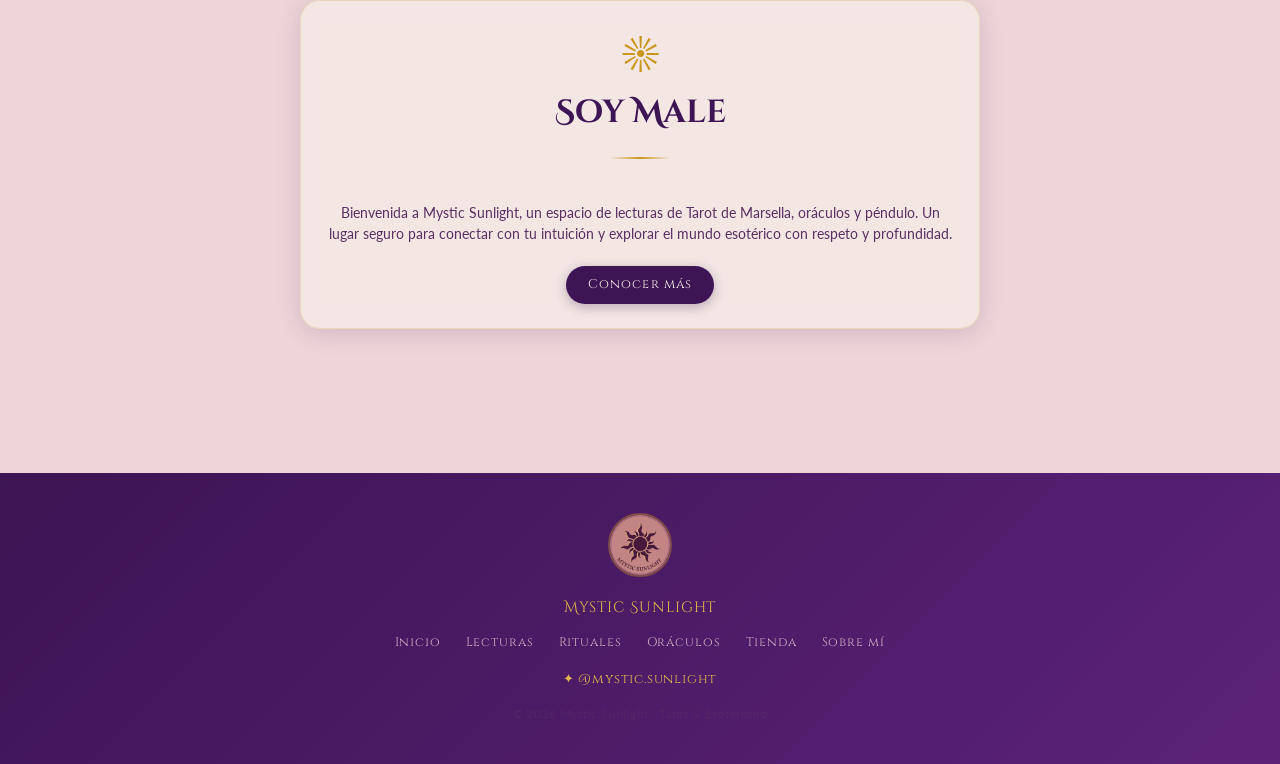
==== commit 09812300: "Add files via upload" ====
--- a/index.html
+++ b/index.html
@@ -5,6 +5,10 @@
   <meta name="viewport" content="width=device-width, initial-scale=1.0" />
   <title>Mystic Sunlight · Tarot & Esoterismo</title>
   <meta name="description" content="Lecturas de Tarot, Rituales con Velas y Oráculos online. Conectá con tu intuición con Mystic Sunlight." />
+  <meta property="og:title" content="Mystic Sunlight · Tarot & Esoterismo" />
+  <meta property="og:description" content="Lecturas de Tarot, Rituales con Velas y Oráculos online. Conectá con tu intuición con Mystic Sunlight." />
+  <meta property="og:image" content="https://luzzzen.github.io/mystic-sunlight/assets/logo.png" />
+  <meta property="og:type" content="website" />
   <link rel="stylesheet" href="css/styles.css" />
   <link rel="icon" type="image/png" href="assets/logo.png" />
 </head>
--- a/css/styles.css
+++ b/css/styles.css
@@ -319,9 +319,8 @@
 #cart-clear:hover { background: rgba(61, 20, 84, 0.06); }
 
 #cart-whatsapp {
-  background: linear-gradient(135deg, var(--gold) 0%, var(--gold-light) 100%);
-  color: var(--violet);
-  font-weight: 700;
+  background: var(--violet);
+  color: var(--cream);
   border: none;
   border-radius: 999px;
   padding: 0.7rem 1.2rem;
@@ -513,10 +512,12 @@
 .btn-primary:hover { box-shadow: 0 5px 18px rgba(61, 20, 84, 0.4); }
 
 .btn-secondary {
-  background: transparent;
-  color: var(--violet);
-  border: 1.5px solid var(--violet);
-}
+  background: var(--violet);
+  color: var(--cream);
+  box-shadow: 0 3px 12px rgba(61, 20, 84, 0.3);
+}
+
+.btn-secondary:hover { box-shadow: 0 5px 18px rgba(61, 20, 84, 0.4); }
 
 .btn-gold {
   background: linear-gradient(135deg, var(--gold) 0%, var(--gold-light) 100%);
@@ -528,13 +529,12 @@
 .btn-gold:hover { filter: brightness(1.05); }
 
 .btn-wa {
-  background: linear-gradient(135deg, var(--gold) 0%, var(--gold-light) 100%);
-  color: var(--violet);
-  font-weight: 700;
-  box-shadow: 0 3px 12px rgba(200, 152, 30, 0.35);
-}
-
-.btn-wa:hover { filter: brightness(1.05); }
+  background: var(--violet);
+  color: var(--cream);
+  box-shadow: 0 3px 12px rgba(61, 20, 84, 0.3);
+}
+
+.btn-wa:hover { box-shadow: 0 5px 18px rgba(61, 20, 84, 0.4); }
 
 /* Hero */
 .hero {
@@ -588,17 +588,26 @@
 
 /* ── Mobile ─────────────────────────────────── */
 @media (max-width: 700px) {
-  .nav-links { display: none; flex-direction: column; position: absolute; top: 68px; left: 0; right: 0; background: rgba(237, 213, 216, 0.97); backdrop-filter: blur(14px); padding: 1rem; gap: 0.25rem; border-bottom: 1px solid rgba(200,152,30,0.2); }
+  .nav-links { display: none; flex-direction: column; position: absolute; top: 68px; left: 0; right: 0; background: rgba(237, 213, 216, 0.97); backdrop-filter: blur(14px); padding: 1rem; gap: 0.6rem; border-bottom: 1px solid rgba(200,152,30,0.2); max-height: calc(100vh - 68px); overflow-y: auto; }
   .nav-links.open { display: flex; }
   .nav-hamburger { display: flex; }
 
-  .nav-dropdown-menu { position: static; transform: none; box-shadow: none; background: rgba(0,0,0,0.04); border: none; padding: 0 0 0 1rem; opacity: 1; pointer-events: all; display: none; }
-  .nav-dropdown.open .nav-dropdown-menu { display: block; }
+  .nav-links a, .nav-links button { padding: 0.85rem 1rem; }
+
+  .nav-dropdown-menu { position: static; transform: none; box-shadow: none; background: rgba(245, 237, 232, 0.6); border: none; border-left: 2px solid var(--gold); border-radius: 0 8px 8px 0; margin: 0.35rem 0 0 0.75rem; padding: 0.35rem; opacity: 1; pointer-events: all; display: none; }
+  .nav-dropdown.open .nav-dropdown-menu { display: flex; flex-direction: column; gap: 0.2rem; }
+
+  .nav-dropdown-menu li + li { border-top: none; }
+  .nav-dropdown-menu li a { padding: 0.7rem 0.85rem; }
 
   .nav-links a, .nav-links button { width: 100%; text-align: left; border-radius: 8px; }
 
   #cart-btn { bottom: 1rem; right: 1rem; padding: 0.65rem 1rem; }
   #cart-panel { right: 1rem; left: 1rem; width: auto; bottom: 4.5rem; }
+
+  body { background-attachment: scroll; }
+  .hero { padding: 3rem 1.25rem 2.5rem; }
+  .section { padding: 2.5rem 1.25rem; }
 }
 
 /* ── Logo imagen ────────────────────────────── */
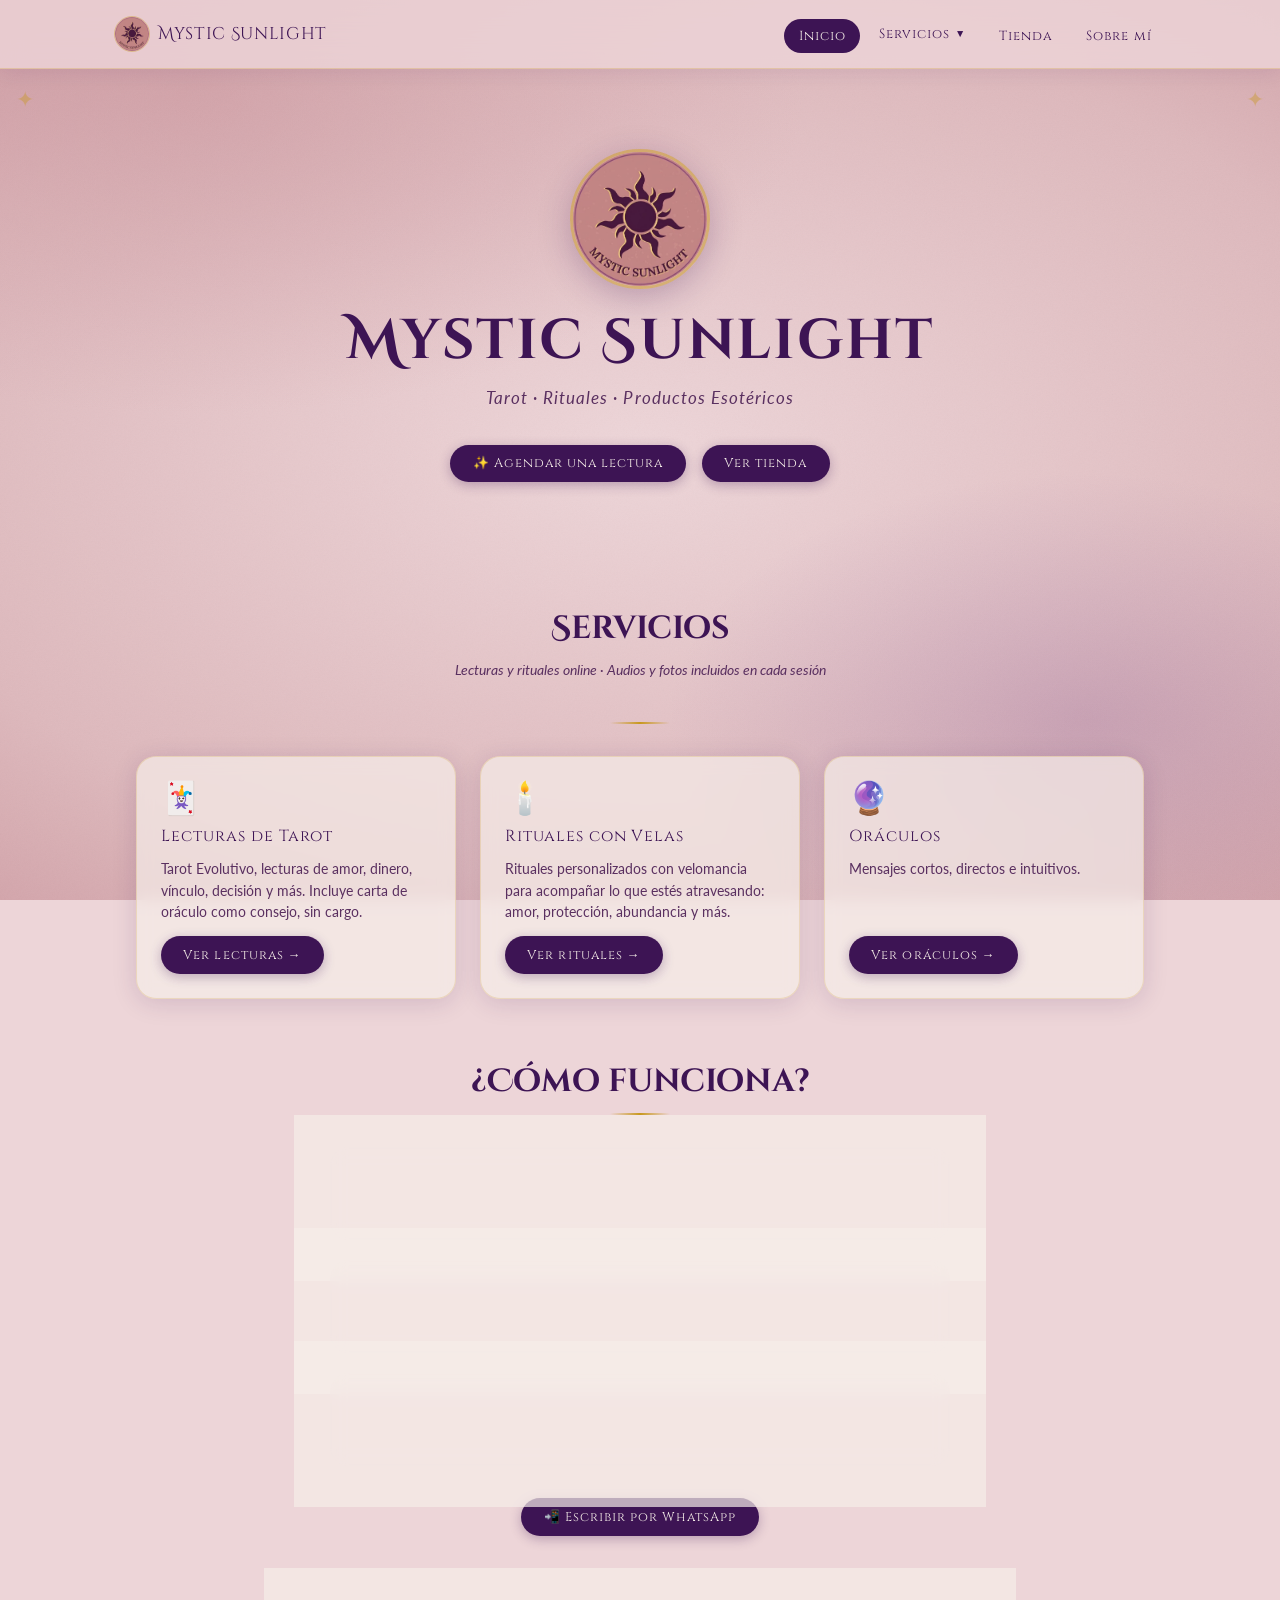
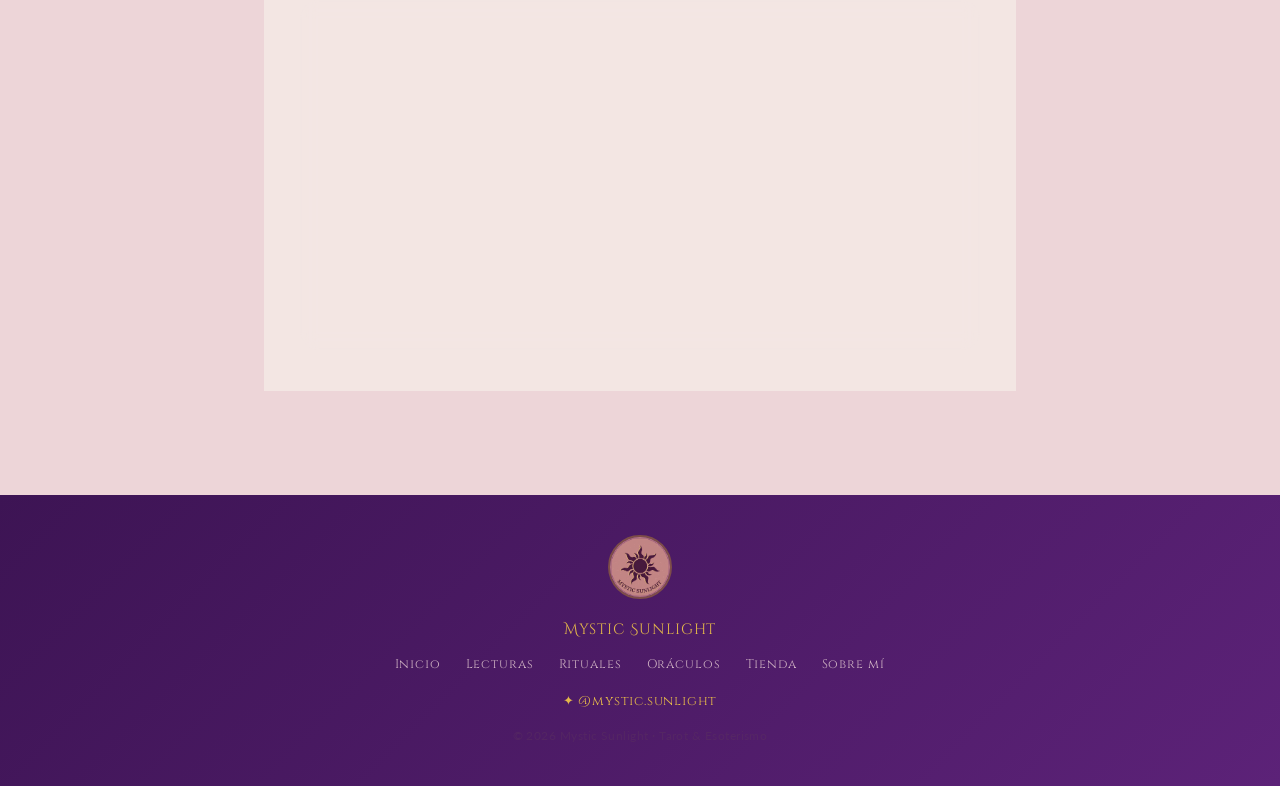
==== commit 826f832d: "Add files via upload" ====
--- a/index.html
+++ b/index.html
@@ -21,7 +21,7 @@
     <h1 class="hero-title">Mystic Sunlight</h1>
     <p class="hero-tagline">Tarot · Rituales · Productos Esotéricos</p>
     <div class="hero-ctas">
-      <a href="servicios/lecturas.html" class="btn btn-primary">✨ Reservar una lectura</a>
+      <a href="servicios/lecturas.html" class="btn btn-primary">✨ Agendar una lectura</a>
       <a href="tienda.html" class="btn btn-secondary">Ver tienda</a>
     </div>
   </section>
@@ -92,7 +92,7 @@
       <div style="font-size:3rem;color:var(--gold)">☀</div>
       <h2 class="section-title" style="margin-bottom:0">Soy Male</h2>
       <hr class="gold-divider" />
-      <p class="card-desc">Bienvenida a Mystic Sunlight, un espacio de lecturas de Tarot de Marsella, oráculos y péndulo. Un lugar seguro para conectar con tu intuición y explorar el mundo esotérico con respeto y profundidad.</p>
+      <p class="card-desc">Bienvenidos a Mystic Sunlight, un espacio de lecturas de Tarot de Marsella, rituales con velas y oráculos. Un lugar seguro para conectar con tu intuición y explorar el mundo esotérico con respeto y profundidad.</p>
       <a href="sobre.html" class="btn btn-secondary" style="margin-top:0.5rem">Conocer más</a>
     </div>
   </section>
--- a/css/styles.css
+++ b/css/styles.css
@@ -436,9 +436,15 @@
 
 /* Cards de productos/servicios */
 .cards-grid {
-  display: grid;
-  grid-template-columns: repeat(auto-fill, minmax(260px, 1fr));
+  display: flex;
+  flex-wrap: wrap;
+  justify-content: center;
   gap: 1.5rem;
+}
+
+.cards-grid > * {
+  flex: 1 1 280px;
+  max-width: 320px;
 }
 
 .card {
